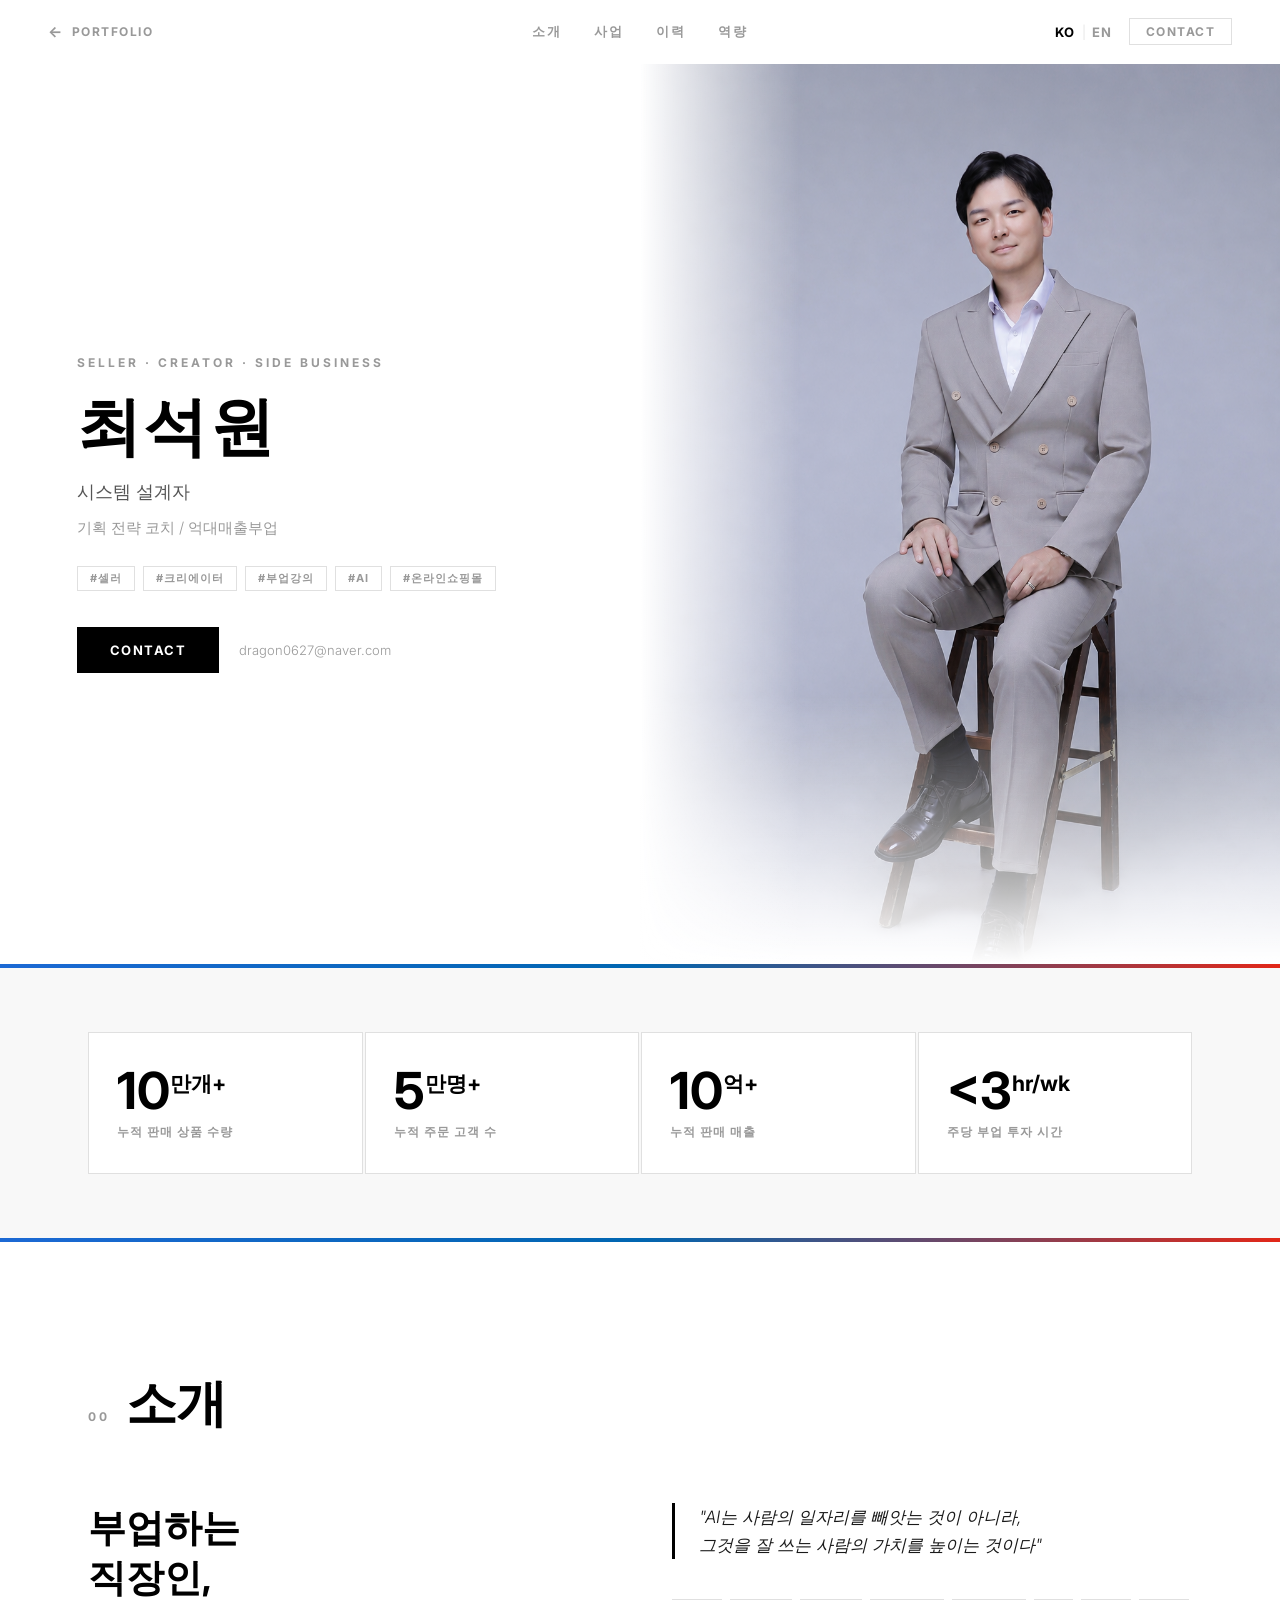
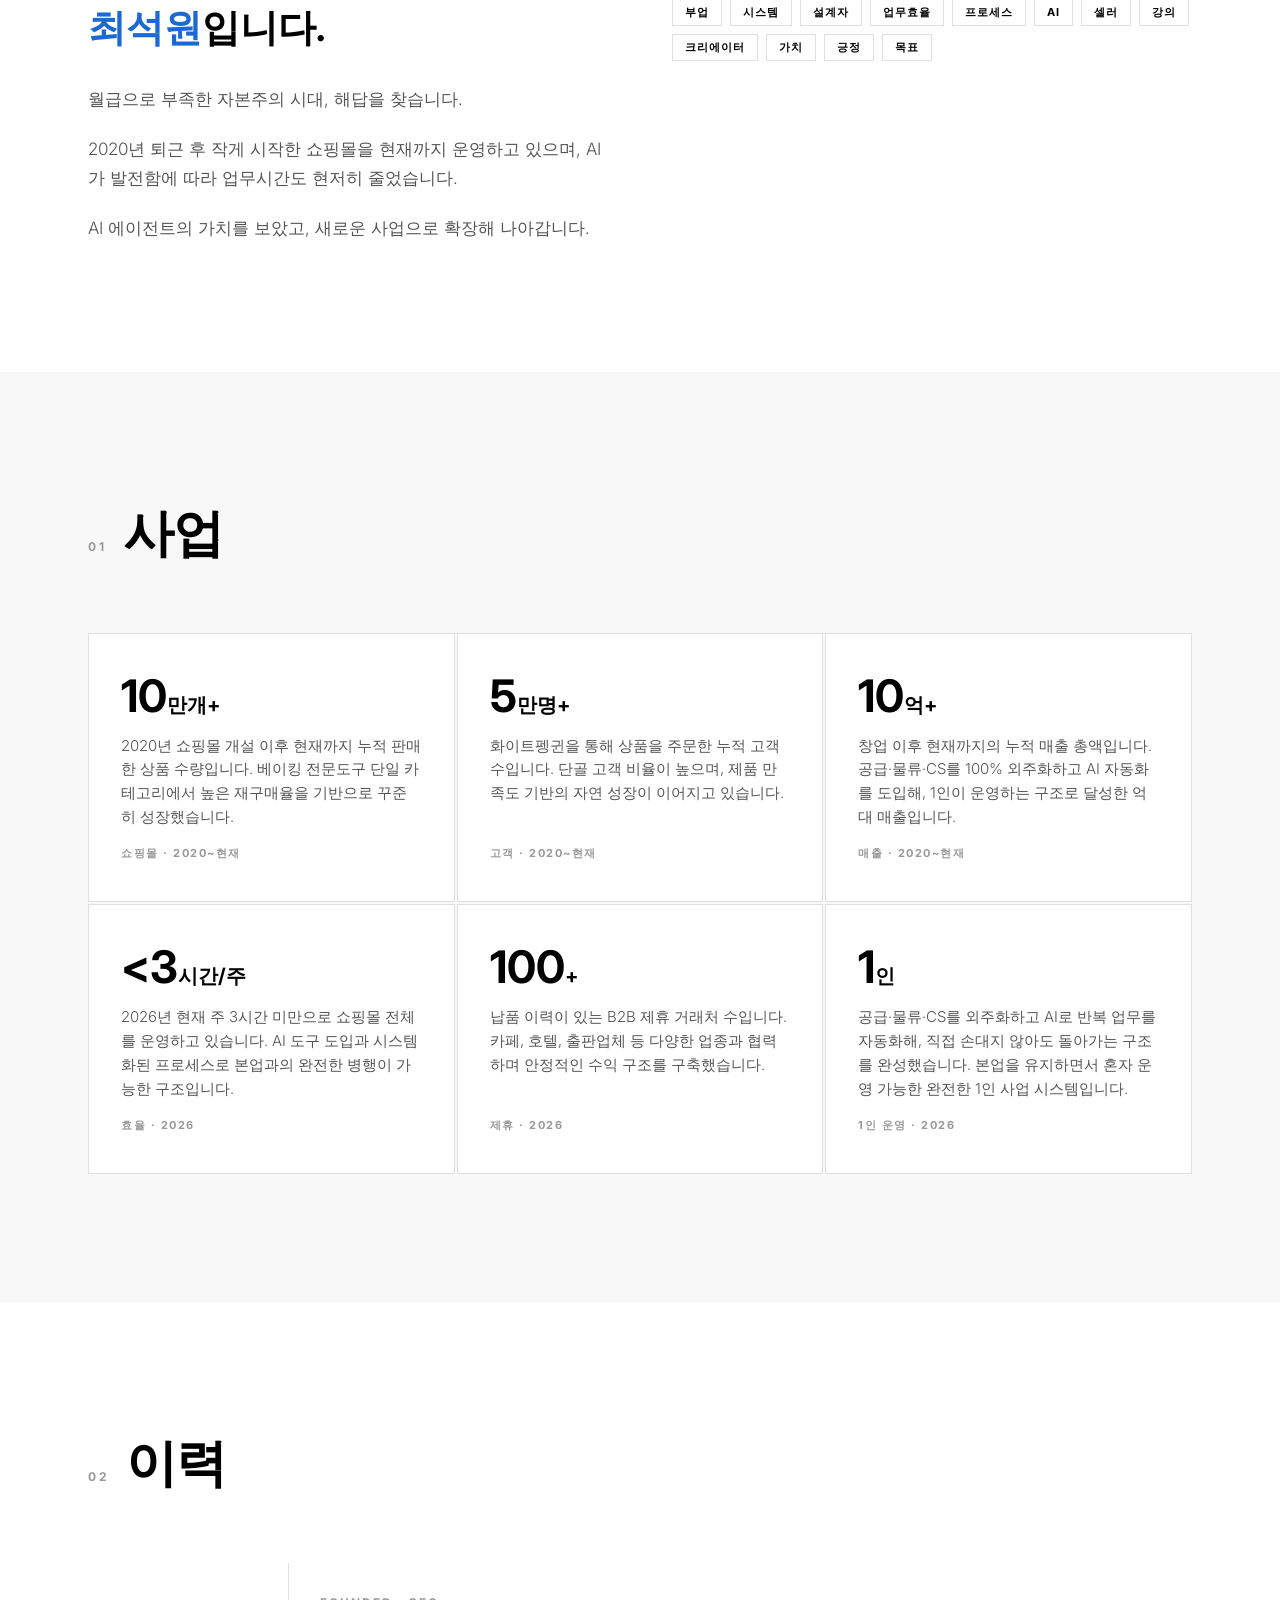
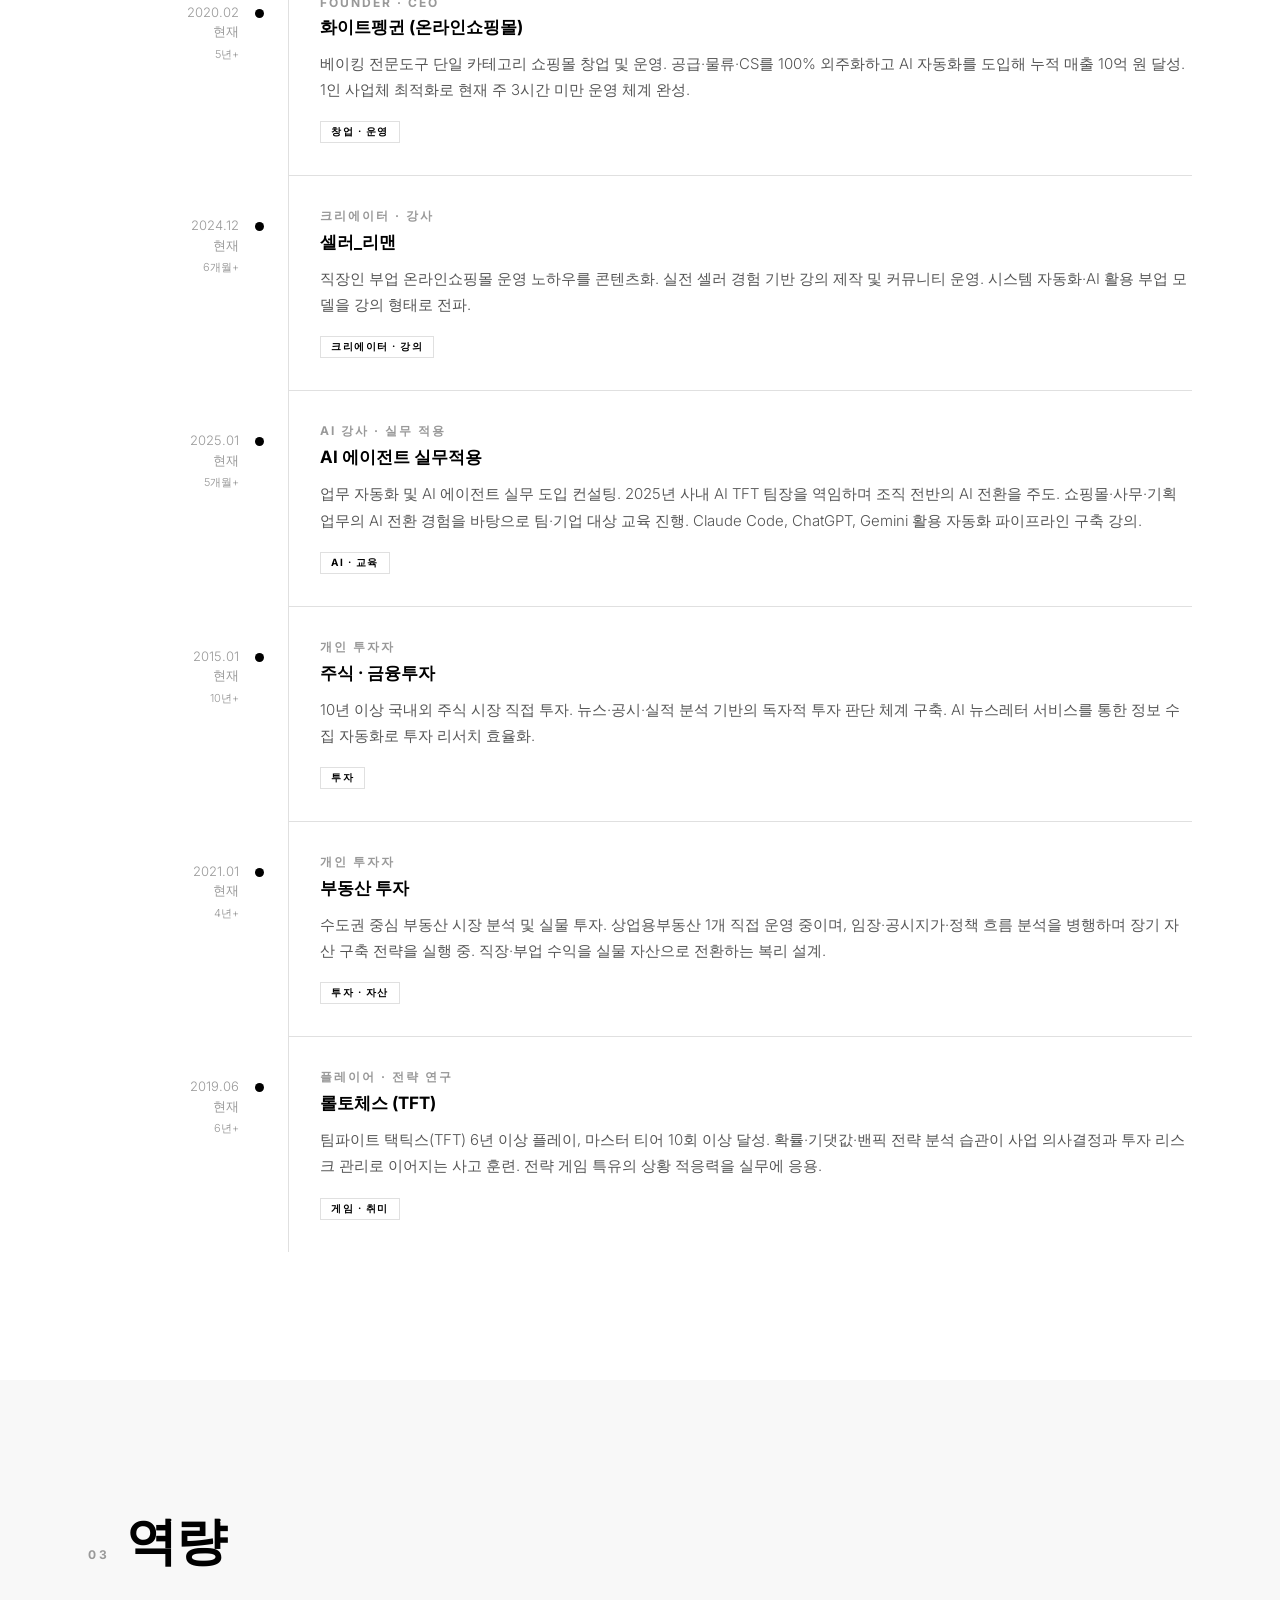
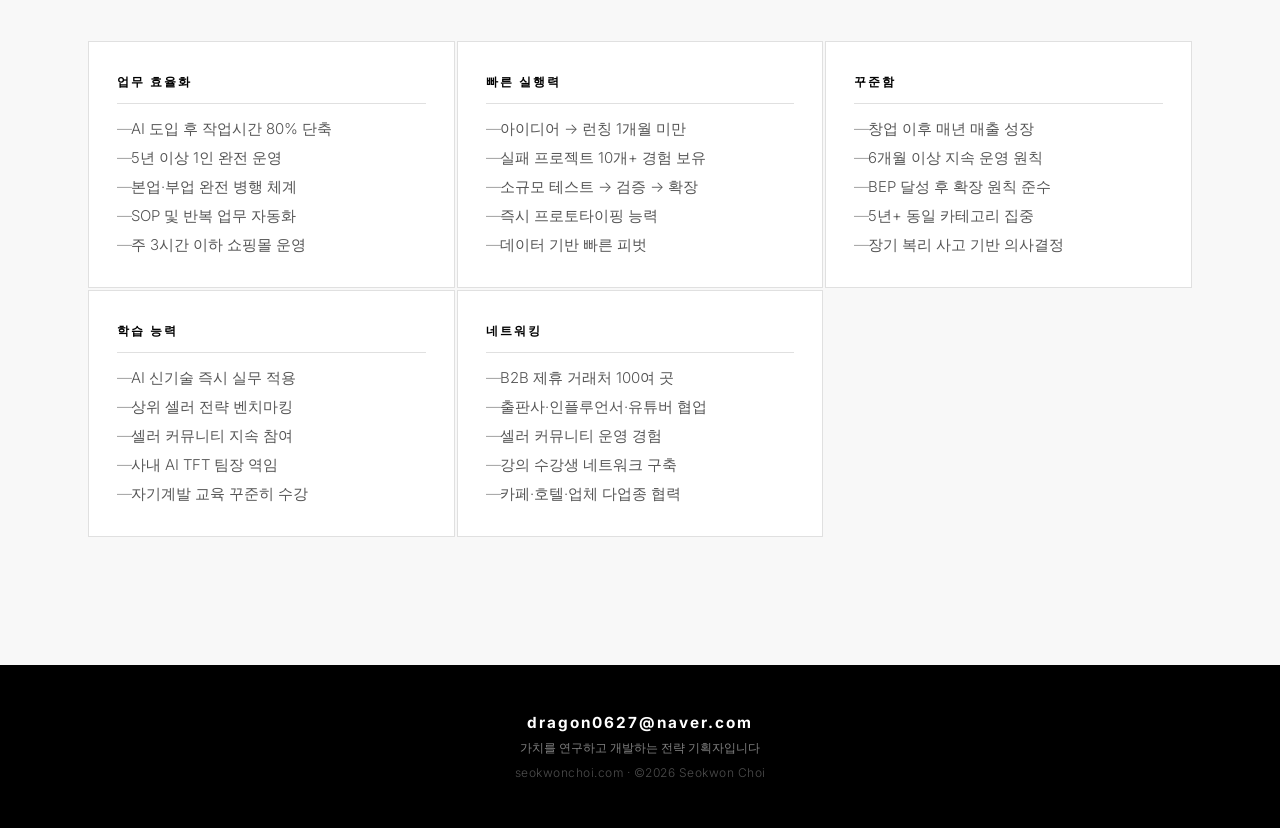
==== whitepenguin.html @ ee25a5d1 "feat: add whitepenguin hidden entrepreneur page - New hidden page at /whitepenguin with white BMW M " ====
<!DOCTYPE html>
<html lang="en">
<head>
  <meta charset="UTF-8">
  <meta name="viewport" content="width=device-width, initial-scale=1.0">
  <meta name="description" content="Seokwon Choi — Entrepreneur. Business ventures, leadership, and growth.">
  <title>Seokwon Choi | Entrepreneur</title>
  <link rel="stylesheet" href="css/career.css">
</head>
<body>

<!-- 스크롤 진행 바 -->
<div id="progress-bar"></div>

<!-- NAV -->
<nav id="nav">
  <a class="nav-back" href="index.html">Portfolio</a>
  <div class="nav-links">
    <a href="#about">About</a>
    <a href="#ventures">Ventures</a>
    <a href="#career">Career</a>
    <a href="#capabilities">Capabilities</a>
  </div>
  <div class="nav-right">
    <div class="lang-switch">
      <button class="lang-btn active" data-lang="ko">KO</button>
      <span class="lang-sep">|</span>
      <button class="lang-btn" data-lang="en">EN</button>
    </div>
    <a class="nav-contact-link" href="mailto:dragon0627@naver.com">Contact</a>
  </div>
</nav>

<main id="top">

  <!-- HERO -->
  <section class="hero">
    <div class="hero-text">
      <p class="hero-badge">Seller · Creator · Side Business</p>
      <h1 class="hero-name">최석원</h1>
      <p class="hero-title">시스템 설계자</p>
      <p class="hero-sub">기획 전략 코치 / 억대매출부업</p>
      <div class="hero-tags">
        <span class="hero-tag">#셀러</span>
        <span class="hero-tag">#크리에이터</span>
        <span class="hero-tag">#부업강의</span>
        <span class="hero-tag">#AI</span>
        <span class="hero-tag">#온라인쇼핑몰</span>
      </div>
      <div class="hero-actions">
        <a href="mailto:dragon0627@naver.com" class="hero-cta">Contact</a>
        <span class="hero-email-link">dragon0627@naver.com</span>
      </div>
    </div>
    <div class="hero-photo-wrap">
      <img src="photos/profile2.png" alt="Seokwon Choi" width="800" height="1200" loading="eager" fetchpriority="high">
    </div>
  </section>

  <!-- M STRIPE -->
  <div class="m-stripe" data-anim></div>

  <!-- STATS BAND -->
  <div class="stats-band">
    <div class="stats-grid section-inner">
      <div class="stat-cell" data-anim>
        <div class="stat-value"><span class="counter" data-target="10">0</span><sup>만개+</sup></div>
        <div class="stat-label">누적 판매 상품 수량</div>
      </div>
      <div class="stat-cell" data-anim>
        <div class="stat-value"><span class="counter" data-target="5">0</span><sup>만명+</sup></div>
        <div class="stat-label">누적 주문 고객 수</div>
      </div>
      <div class="stat-cell" data-anim>
        <div class="stat-value"><span class="counter" data-target="10">0</span><sup>억+</sup></div>
        <div class="stat-label">누적 판매 매출</div>
      </div>
      <div class="stat-cell" data-anim>
        <div class="stat-value">&lt;3<sup>hr/wk</sup></div>
        <div class="stat-label">주당 부업 투자 시간</div>
      </div>
    </div>
  </div>

  <!-- M STRIPE -->
  <div class="m-stripe" data-anim></div>

  <!-- ABOUT -->
  <section class="section-about" id="about">
    <div class="section-inner">
      <div class="section-header" data-anim>
        <span class="section-num">00</span>
        <h2 class="section-title">About</h2>
      </div>
      <div class="about-grid">
        <div>
          <h3 class="about-greeting" data-anim>
            부업하는<br>
            직장인,<br>
            <em>최석원</em>입니다.
          </h3>
          <div class="about-body" data-anim>
            <p>월급으로 부족한 자본주의 시대, 해답을 찾습니다.</p>
            <p>2020년 퇴근 후 작게 시작한 쇼핑몰을 현재까지 운영하고 있으며, AI가 발전함에 따라 업무시간도 현저히 줄었습니다.</p>
            <p>AI 에이전트의 가치를 보았고, 새로운 사업으로 확장해 나아갑니다.</p>
          </div>
        </div>
        <div class="about-right" data-anim>
          <div class="about-quote">
            <p>"AI는 사람의 일자리를 빼앗는 것이 아니라,<br>그것을 잘 쓰는 사람의 가치를 높이는 것이다"</p>
          </div>
          <div class="about-keywords">
            <span class="keyword">부업</span>
            <span class="keyword">시스템</span>
            <span class="keyword">설계자</span>
            <span class="keyword">업무효율</span>
            <span class="keyword">프로세스</span>
            <span class="keyword">AI</span>
            <span class="keyword">셀러</span>
            <span class="keyword">강의</span>
            <span class="keyword">크리에이터</span>
            <span class="keyword">가치</span>
            <span class="keyword">긍정</span>
            <span class="keyword">목표</span>
          </div>
        </div>
      </div>
    </div>
  </section>

  <!-- VENTURES (핵심 사업/프로젝트) -->
  <section class="section-ventures" id="ventures">
    <div class="section-inner">
      <div class="section-header" data-anim>
        <span class="section-num">01</span>
        <h2 class="section-title">Ventures</h2>
      </div>
      <div class="venture-grid">

        <div class="venture-cell" data-anim>
          <div class="venture-number">10<span class="venture-unit">만개+</span></div>
          <div class="venture-desc">2020년 쇼핑몰 개설 이후 현재까지 누적 판매한 상품 수량입니다. 베이킹 전문도구 단일 카테고리에서 높은 재구매율을 기반으로 꾸준히 성장했습니다.</div>
          <span class="venture-tag">쇼핑몰 · 2020~현재</span>
        </div>

        <div class="venture-cell" data-anim>
          <div class="venture-number">5<span class="venture-unit">만명+</span></div>
          <div class="venture-desc">화이트펭귄을 통해 상품을 주문한 누적 고객 수입니다. 단골 고객 비율이 높으며, 제품 만족도 기반의 자연 성장이 이어지고 있습니다.</div>
          <span class="venture-tag">고객 · 2020~현재</span>
        </div>

        <div class="venture-cell" data-anim>
          <div class="venture-number">10<span class="venture-unit">억+</span></div>
          <div class="venture-desc">창업 이후 현재까지의 누적 매출 총액입니다. 공급·물류·CS를 100% 외주화하고 AI 자동화를 도입해, 1인이 운영하는 구조로 달성한 억대 매출입니다.</div>
          <span class="venture-tag">매출 · 2020~현재</span>
        </div>

        <div class="venture-cell" data-anim>
          <div class="venture-number">&lt;3<span class="venture-unit">시간/주</span></div>
          <div class="venture-desc">2026년 현재 주 3시간 미만으로 쇼핑몰 전체를 운영하고 있습니다. AI 도구 도입과 시스템화된 프로세스로 본업과의 완전한 병행이 가능한 구조입니다.</div>
          <span class="venture-tag">효율 · 2026</span>
        </div>

        <div class="venture-cell" data-anim>
          <div class="venture-number">100<span class="venture-unit">+</span></div>
          <div class="venture-desc">납품 이력이 있는 B2B 제휴 거래처 수입니다. 카페, 호텔, 출판업체 등 다양한 업종과 협력하며 안정적인 수익 구조를 구축했습니다.</div>
          <span class="venture-tag">제휴 · 2026</span>
        </div>

        <div class="venture-cell" data-anim>
          <div class="venture-number">1<span class="venture-unit">인</span></div>
          <div class="venture-desc">공급·물류·CS를 외주화하고 AI로 반복 업무를 자동화해, 직접 손대지 않아도 돌아가는 구조를 완성했습니다. 본업을 유지하면서 혼자 운영 가능한 완전한 1인 사업 시스템입니다.</div>
          <span class="venture-tag">1인 운영 · 2026</span>
        </div>

      </div>
    </div>
  </section>

  <!-- CAREER TIMELINE (사업가 이력) -->
  <section class="section-career" id="career">
    <div class="section-inner">
      <div class="section-header" data-anim>
        <span class="section-num">02</span>
        <h2 class="section-title">Career</h2>
      </div>
      <div class="timeline">
        <div class="timeline-track"></div>

        <!-- 이력 1: 화이트펭귄 -->
        <div class="timeline-item" data-anim>
          <div class="timeline-left">
            <div class="timeline-period">2020.02<br>현재<span class="timeline-duration">5년+</span></div>
            <div class="timeline-dot"></div>
          </div>
          <div class="timeline-body">
            <div class="tl-role">Founder · CEO</div>
            <div class="tl-company">화이트펭귄 (온라인쇼핑몰)</div>
            <div class="tl-desc">베이킹 전문도구 단일 카테고리 쇼핑몰 창업 및 운영. 공급·물류·CS를 100% 외주화하고 AI 자동화를 도입해 누적 매출 10억 원 달성. 1인 사업체 최적화로 현재 주 3시간 미만 운영 체계 완성.</div>
            <span class="tl-badge">창업 · 운영</span>
          </div>
        </div>

        <!-- 이력 2: 셀러_리맨 -->
        <div class="timeline-item" data-anim>
          <div class="timeline-left">
            <div class="timeline-period">2024.12<br>현재<span class="timeline-duration">6개월+</span></div>
            <div class="timeline-dot"></div>
          </div>
          <div class="timeline-body">
            <div class="tl-role">크리에이터 · 강사</div>
            <div class="tl-company">셀러_리맨</div>
            <div class="tl-desc">직장인 부업 온라인쇼핑몰 운영 노하우를 콘텐츠화. 실전 셀러 경험 기반 강의 제작 및 커뮤니티 운영. 시스템 자동화·AI 활용 부업 모델을 강의 형태로 전파.</div>
            <span class="tl-badge">크리에이터 · 강의</span>
          </div>
        </div>

        <!-- 이력 3: AI 에이전트 실무적용 -->
        <div class="timeline-item" data-anim>
          <div class="timeline-left">
            <div class="timeline-period">2025.01<br>현재<span class="timeline-duration">5개월+</span></div>
            <div class="timeline-dot"></div>
          </div>
          <div class="timeline-body">
            <div class="tl-role">AI 강사 · 실무 적용</div>
            <div class="tl-company">AI 에이전트 실무적용</div>
            <div class="tl-desc">업무 자동화 및 AI 에이전트 실무 도입 컨설팅. 2025년 사내 AI TFT 팀장을 역임하며 조직 전반의 AI 전환을 주도. 쇼핑몰·사무·기획 업무의 AI 전환 경험을 바탕으로 팀·기업 대상 교육 진행. Claude Code, ChatGPT, Gemini 활용 자동화 파이프라인 구축 강의.</div>
            <span class="tl-badge">AI · 교육</span>
          </div>
        </div>

        <!-- 이력 4: 주식 -->
        <div class="timeline-item" data-anim>
          <div class="timeline-left">
            <div class="timeline-period">2015.01<br>현재<span class="timeline-duration">10년+</span></div>
            <div class="timeline-dot"></div>
          </div>
          <div class="timeline-body">
            <div class="tl-role">개인 투자자</div>
            <div class="tl-company">주식 · 금융투자</div>
            <div class="tl-desc">10년 이상 국내외 주식 시장 직접 투자. 뉴스·공시·실적 분석 기반의 독자적 투자 판단 체계 구축. AI 뉴스레터 서비스를 통한 정보 수집 자동화로 투자 리서치 효율화.</div>
            <span class="tl-badge">투자</span>
          </div>
        </div>

        <!-- 이력 5: 부동산 -->
        <div class="timeline-item" data-anim>
          <div class="timeline-left">
            <div class="timeline-period">2021.01<br>현재<span class="timeline-duration">4년+</span></div>
            <div class="timeline-dot"></div>
          </div>
          <div class="timeline-body">
            <div class="tl-role">개인 투자자</div>
            <div class="tl-company">부동산 투자</div>
            <div class="tl-desc">수도권 중심 부동산 시장 분석 및 실물 투자. 상업용부동산 1개 직접 운영 중이며, 임장·공시지가·정책 흐름 분석을 병행하며 장기 자산 구축 전략을 실행 중. 직장·부업 수익을 실물 자산으로 전환하는 복리 설계.</div>
            <span class="tl-badge">투자 · 자산</span>
          </div>
        </div>

        <!-- 이력 6: 롤토체스 -->
        <div class="timeline-item" data-anim>
          <div class="timeline-left">
            <div class="timeline-period">2019.06<br>현재<span class="timeline-duration">6년+</span></div>
            <div class="timeline-dot"></div>
          </div>
          <div class="timeline-body">
            <div class="tl-role">플레이어 · 전략 연구</div>
            <div class="tl-company">롤토체스 (TFT)</div>
            <div class="tl-desc">팀파이트 택틱스(TFT) 6년 이상 플레이, 마스터 티어 10회 이상 달성. 확률·기댓값·밴픽 전략 분석 습관이 사업 의사결정과 투자 리스크 관리로 이어지는 사고 훈련. 전략 게임 특유의 상황 적응력을 실무에 응용.</div>
            <span class="tl-badge">게임 · 취미</span>
          </div>
        </div>

      </div>
    </div>
  </section>

  <!-- CAPABILITIES -->
  <section class="section-capabilities" id="capabilities">
    <div class="section-inner">
      <div class="section-header" data-anim>
        <span class="section-num">03</span>
        <h2 class="section-title">Capabilities</h2>
      </div>
      <div class="cap-grid">

        <div class="cap-cell" data-anim>
          <div class="cap-domain">업무 효율화</div>
          <ul class="cap-items">
            <li>AI 도입 후 작업시간 80% 단축</li>
            <li>5년 이상 1인 완전 운영</li>
            <li>본업·부업 완전 병행 체계</li>
            <li>SOP 및 반복 업무 자동화</li>
            <li>주 3시간 이하 쇼핑몰 운영</li>
          </ul>
        </div>

        <div class="cap-cell" data-anim>
          <div class="cap-domain">빠른 실행력</div>
          <ul class="cap-items">
            <li>아이디어 → 런칭 1개월 미만</li>
            <li>실패 프로젝트 10개+ 경험 보유</li>
            <li>소규모 테스트 → 검증 → 확장</li>
            <li>즉시 프로토타이핑 능력</li>
            <li>데이터 기반 빠른 피벗</li>
          </ul>
        </div>

        <div class="cap-cell" data-anim>
          <div class="cap-domain">꾸준함</div>
          <ul class="cap-items">
            <li>창업 이후 매년 매출 성장</li>
            <li>6개월 이상 지속 운영 원칙</li>
            <li>BEP 달성 후 확장 원칙 준수</li>
            <li>5년+ 동일 카테고리 집중</li>
            <li>장기 복리 사고 기반 의사결정</li>
          </ul>
        </div>

        <div class="cap-cell" data-anim>
          <div class="cap-domain">학습 능력</div>
          <ul class="cap-items">
            <li>AI 신기술 즉시 실무 적용</li>
            <li>상위 셀러 전략 벤치마킹</li>
            <li>셀러 커뮤니티 지속 참여</li>
            <li>사내 AI TFT 팀장 역임</li>
            <li>자기계발 교육 꾸준히 수강</li>
          </ul>
        </div>

        <div class="cap-cell" data-anim>
          <div class="cap-domain">네트워킹</div>
          <ul class="cap-items">
            <li>B2B 제휴 거래처 100여 곳</li>
            <li>출판사·인플루언서·유튜버 협업</li>
            <li>셀러 커뮤니티 운영 경험</li>
            <li>강의 수강생 네트워크 구축</li>
            <li>카페·호텔·업체 다업종 협력</li>
          </ul>
        </div>

      </div>
    </div>
  </section>

</main>

<!-- FOOTER -->
<footer>
  <p class="footer-email">dragon0627@naver.com</p>
  <p class="footer-meta">가치를 연구하고 개발하는 전략 기획자입니다</p>
  <p class="footer-domain">seokwonchoi.com · ©2026 Seokwon Choi</p>
</footer>

<script src="js/career.js"></script>
</body>
</html>
---- css/career.css ----
/* ── GOOGLE FONTS ── */
@import url('https://fonts.googleapis.com/css2?family=Inter:wght@300;400;700&display=swap');

/* ── DESIGN TOKENS (White BMW M) ── */
:root {
  --canvas:        #ffffff;
  --surface-soft:  #f8f8f8;
  --surface-card:  #f2f2f2;
  --hairline:      #e0e0e0;
  --body:          #555555;
  --body-strong:   #1a1a1a;
  --on-light:      #000000;
  --muted:         #999999;
  --m-blue-light:  #1c69d4;
  --m-blue-dark:   #0066b1;
  --m-red:         #e22718;
  --section:       clamp(80px, 10vw, 140px);
}

/* ── RESET ── */
*, *::before, *::after { box-sizing: border-box; margin: 0; padding: 0; }
html { scroll-behavior: smooth; font-size: 17px; }
body {
  background: var(--canvas);
  color: var(--on-light);
  font-family: 'Inter', sans-serif;
  font-weight: 300;
  -webkit-font-smoothing: antialiased;
}
a { color: inherit; text-decoration: none; }
img { display: block; max-width: 100%; }

/* ── UTILITY ── */
.section-inner { max-width: 1200px; margin: 0 auto; padding: 0 48px; }

/* ── PROGRESS BAR ── */
#progress-bar {
  position: fixed; top: 0; left: 0; height: 3px; width: 0%;
  background: linear-gradient(90deg, var(--m-blue-light), var(--m-blue-dark), var(--m-red));
  z-index: 200; transition: width .1s linear;
}

/* ── NAV ── */
nav#nav {
  position: fixed; top: 0; left: 0; right: 0; z-index: 100;
  display: grid; grid-template-columns: 1fr auto 1fr;
  align-items: center;
  padding: 0 48px; height: 64px;
  background: rgba(255,255,255,.94);
  backdrop-filter: blur(12px);
  border-bottom: 1px solid transparent;
  transition: border-color .3s;
}
nav#nav.scrolled { border-bottom-color: var(--hairline); }

.nav-back {
  font-size: 12px; font-weight: 700; letter-spacing: 1.5px;
  text-transform: uppercase; color: var(--muted);
  display: flex; align-items: center; gap: 8px;
  transition: color .2s;
}
.nav-back::before { content: '←'; font-size: 15px; }
.nav-back:hover { color: var(--on-light); }

.nav-links { display: flex; align-items: center; gap: 32px; justify-content: center; }
.nav-links a {
  font-size: 13px; font-weight: 700; letter-spacing: 2px;
  text-transform: uppercase; color: var(--muted);
  transition: color .2s;
}
.nav-links a:hover { color: var(--on-light); }

.nav-right { display: flex; align-items: center; justify-content: flex-end; gap: 16px; }
.lang-switch { display: flex; align-items: center; gap: 6px; }
.lang-btn {
  background: none; border: none; cursor: pointer; font-family: inherit;
  font-size: 13px; font-weight: 700; letter-spacing: 1.5px;
  color: var(--muted); padding: 2px 0; transition: color .2s;
}
.lang-btn.active { color: var(--on-light); }
.lang-btn:hover { color: var(--on-light); }
.lang-sep { color: var(--hairline); font-size: 13px; user-select: none; }
.nav-contact-link {
  font-size: 12px; font-weight: 700; letter-spacing: 1.5px;
  text-transform: uppercase; color: var(--muted);
  border: 1px solid var(--hairline); padding: 5px 16px;
  transition: border-color .2s, color .2s;
}
.nav-contact-link:hover { border-color: var(--on-light); color: var(--on-light); }

/* ── M STRIPE ── */
.m-stripe {
  height: 4px;
  background: linear-gradient(90deg, var(--m-blue-light) 0%, var(--m-blue-dark) 50%, var(--m-red) 100%);
  opacity: 0; transition: opacity .6s;
}
.m-stripe.visible { opacity: 1; }

/* ── HERO ── */
.hero {
  min-height: 100vh; padding-top: 64px;
  display: grid; grid-template-columns: 1fr 1fr;
  align-items: center;
  background: var(--canvas);
}
.hero-text {
  padding: clamp(48px,8vw,100px) 48px clamp(48px,8vw,100px) clamp(32px,6vw,80px);
}
.hero-badge {
  font-size: 12px; font-weight: 700; letter-spacing: 3px;
  color: var(--muted); text-transform: uppercase; margin-bottom: 24px;
  opacity: 0; animation: fadeUp .6s .1s forwards;
}
.hero-name {
  font-size: clamp(2.8rem,5vw,4.2rem); font-weight: 700;
  letter-spacing: .04em; line-height: 1; margin-bottom: 20px;
  color: var(--on-light);
  opacity: 0; animation: fadeUp .6s .25s forwards;
}
.hero-title {
  font-size: clamp(1rem,1.4vw,1.05rem); font-weight: 300;
  color: var(--body); line-height: 1.6; margin-bottom: 12px;
  opacity: 0; animation: fadeUp .6s .4s forwards;
}
.hero-sub {
  font-size: .88rem; color: var(--muted); margin-bottom: 28px;
  opacity: 0; animation: fadeUp .6s .5s forwards;
}
.hero-tags {
  display: flex; flex-wrap: wrap; gap: 8px; margin-bottom: 36px;
  opacity: 0; animation: fadeUp .6s .6s forwards;
}
.hero-tag {
  font-size: 11px; font-weight: 700; letter-spacing: 1px;
  text-transform: uppercase; color: var(--muted);
  border: 1px solid var(--hairline); padding: 4px 12px;
}
.hero-actions {
  display: flex; align-items: center; gap: 20px;
  opacity: 0; animation: fadeUp .6s .75s forwards;
}
.hero-cta {
  display: inline-block; font-size: 13px; font-weight: 700;
  letter-spacing: 1.5px; text-transform: uppercase;
  background: var(--on-light); color: var(--canvas);
  padding: 14px 32px; border: 1px solid var(--on-light);
  transition: background .2s, color .2s;
}
.hero-cta:hover { background: var(--canvas); color: var(--on-light); }
.hero-email-link { font-size: 13px; color: var(--muted); }

.hero-photo-wrap {
  position: relative; height: 100vh; overflow: hidden;
  background: var(--surface-soft);
}
.hero-photo-wrap img {
  width: 100%; height: 100%;
  object-fit: cover; object-position: top center;
  opacity: 0; animation: fadeIn .8s .3s forwards;
}
.hero-photo-wrap::after {
  content: '';
  position: absolute; inset: 0;
  background: linear-gradient(to right, var(--canvas) 0%, transparent 25%),
              linear-gradient(to top, var(--canvas) 0%, transparent 30%);
}

@keyframes fadeUp {
  from { opacity:0; transform:translateY(20px); }
  to   { opacity:1; transform:translateY(0); }
}
@keyframes fadeIn {
  from { opacity:0; }
  to   { opacity:1; }
}

/* ── STATS BAND ── */
.stats-band {
  background: var(--surface-soft);
  padding: clamp(40px,5vw,64px) 0;
}
.stats-grid {
  display: grid; grid-template-columns: repeat(4,1fr);
  gap: 2px;
}
.stat-cell {
  background: var(--canvas); padding: 32px 28px;
  border: 1px solid var(--hairline);
  opacity: 0; transform: translateY(16px);
  transition: opacity .5s, transform .5s;
}
.stat-cell.visible { opacity:1; transform:none; }
.stat-cell:nth-child(2) { transition-delay:.1s; }
.stat-cell:nth-child(3) { transition-delay:.2s; }
.stat-cell:nth-child(4) { transition-delay:.3s; }
.stat-value {
  font-size: clamp(2rem,4vw,3rem); font-weight: 700;
  color: var(--on-light); line-height: 1; margin-bottom: 8px;
}
.stat-value sup { font-size:.42em; font-weight:700; vertical-align:super; }
.stat-label {
  font-size: 12px; font-weight: 700; letter-spacing: 1px;
  text-transform: uppercase; color: var(--muted);
}
.stat-sub { font-size: 11px; color: var(--muted); margin-top: 4px; }

/* ── SECTION HEADER ── */
.section-header {
  display: flex; align-items: baseline; gap: 16px; margin-bottom: 64px;
  opacity: 0; transform: translateY(16px);
  transition: opacity .5s, transform .5s;
}
.section-header.visible { opacity:1; transform:none; }
.section-num { font-size: 12px; font-weight: 700; letter-spacing: 3px; color: var(--muted); }
.section-title {
  font-size: clamp(2rem,4vw,3rem); font-weight: 700;
  text-transform: uppercase; letter-spacing: -.01em; color: var(--on-light);
}

/* ── ABOUT ── */
.section-about { padding: var(--section) 0; background: var(--canvas); }
.about-grid {
  display: grid; grid-template-columns: 1fr 1fr; gap: 64px; align-items: start;
}
.about-greeting {
  font-size: clamp(1.8rem,3vw,2.4rem); font-weight: 700;
  line-height: 1.3; color: var(--on-light); margin-bottom: 32px;
  opacity: 0; transform: translateY(16px);
  transition: opacity .5s, transform .5s;
}
.about-greeting.visible { opacity:1; transform:none; }
.about-greeting em { font-style:normal; color: var(--m-blue-light); }
.about-body {
  display: flex; flex-direction: column; gap: 20px;
  opacity: 0; transform: translateY(16px);
  transition: opacity .5s .15s, transform .5s .15s;
}
.about-body.visible { opacity:1; transform:none; }
.about-body p { color: var(--body); line-height: 1.75; }
.about-body strong { color: var(--body-strong); font-weight:700; }
.about-right {
  opacity: 0; transform: translateY(16px);
  transition: opacity .5s .1s, transform .5s .1s;
}
.about-right.visible { opacity:1; transform:none; }
.about-quote {
  border-left: 3px solid var(--on-light); padding-left: 24px; margin-bottom: 40px;
}
.about-quote p { font-size:1rem; color:var(--body-strong); line-height:1.65; font-style:italic; }
.about-keywords { display: flex; flex-wrap: wrap; gap: 8px; }
.keyword {
  font-size: 11px; font-weight: 700; letter-spacing: 1px; text-transform: uppercase;
  color: var(--on-light); border: 1px solid var(--hairline); padding: 5px 12px;
}

/* ── VENTURES ── */
.section-ventures { padding: var(--section) 0; background: var(--surface-soft); }
.venture-grid {
  display: grid; grid-template-columns: repeat(3,1fr); gap: 2px;
}
.venture-cell {
  background: var(--canvas); padding: 40px 32px;
  border: 1px solid var(--hairline);
  display: flex; flex-direction: column; gap: 16px;
  opacity: 0; transform: translateY(16px);
  transition: opacity .5s, transform .5s;
}
.venture-cell.visible { opacity:1; transform:none; }
.venture-cell:nth-child(2).visible { transition-delay:.1s; }
.venture-cell:nth-child(3).visible { transition-delay:.2s; }
.venture-cell:nth-child(4).visible { transition-delay:.05s; }
.venture-cell:nth-child(5).visible { transition-delay:.15s; }
.venture-cell:nth-child(6).visible { transition-delay:.25s; }
.venture-number {
  font-size: clamp(2rem,3.5vw,3rem); font-weight: 700;
  color: var(--on-light); line-height: 1;
}
.venture-unit { font-size:.45em; font-weight:700; }
.venture-desc { font-size:.88rem; color:var(--body); line-height:1.6; flex:1; }
.venture-tag {
  font-size: 11px; font-weight: 700; letter-spacing: 1.5px;
  text-transform: uppercase; color: var(--muted);
}

/* ── TIMELINE ── */
.section-career { padding: var(--section) 0; background: var(--canvas); }
.timeline { position: relative; display: flex; flex-direction: column; }
.timeline-track {
  position: absolute; left: 200px; top: 0; bottom: 0; width: 1px;
  background: var(--hairline);
}
.timeline-item {
  display: grid; grid-template-columns: 200px 1fr;
  opacity: 0; transform: translateY(16px);
  transition: opacity .5s, transform .5s;
}
.timeline-item.visible { opacity:1; transform:none; }
.timeline-item:nth-child(2).visible { transition-delay:.05s; }
.timeline-item:nth-child(3).visible { transition-delay:.1s; }
.timeline-item:nth-child(4).visible { transition-delay:.15s; }
.timeline-item:nth-child(5).visible { transition-delay:.2s; }
.timeline-item:nth-child(6).visible { transition-delay:.25s; }
.timeline-item:nth-child(7).visible { transition-delay:.3s; }
.timeline-left {
  display: flex; align-items: flex-start; gap: 16px;
  padding: 40px 24px 40px 0;
}
.timeline-period {
  font-size: 13px; color: var(--muted); line-height: 1.5;
  text-align: right; flex: 1;
}
.timeline-duration { display: block; font-size: 11px; color: var(--muted); margin-top: 4px; }
.timeline-dot {
  width: 9px; height: 9px; border-radius: 50%;
  background: var(--on-light); flex-shrink: 0; margin-top: 6px;
}
.timeline-body {
  padding: 32px 0 32px 32px;
  border-bottom: 1px solid var(--hairline);
}
.timeline-item:last-child .timeline-body { border-bottom: none; }
.tl-role {
  font-size: 12px; font-weight: 700; letter-spacing: 2px;
  text-transform: uppercase; color: var(--muted); margin-bottom: 6px;
}
.tl-company { font-size: 1rem; font-weight: 700; color: var(--on-light); margin-bottom: 12px; }
.tl-desc { font-size: .88rem; color: var(--body); line-height: 1.75; margin-bottom: 16px; }
.tl-badge {
  display: inline-block; font-size: 10px; font-weight: 700;
  letter-spacing: 1.5px; text-transform: uppercase;
  color: var(--on-light); border: 1px solid var(--hairline); padding: 3px 10px;
}

/* ── CAPABILITIES ── */
.section-capabilities { padding: var(--section) 0; background: var(--surface-soft); }
.cap-grid {
  display: grid; grid-template-columns: repeat(3,1fr); gap: 2px;
}
.cap-cell {
  background: var(--canvas); padding: 32px 28px;
  border: 1px solid var(--hairline);
  opacity: 0; transform: translateY(16px);
  transition: opacity .5s, transform .5s;
}
.cap-cell.visible { opacity:1; transform:none; }
.cap-cell:nth-child(2).visible { transition-delay:.1s; }
.cap-cell:nth-child(3).visible { transition-delay:.2s; }
.cap-cell:nth-child(4).visible { transition-delay:.05s; }
.cap-cell:nth-child(5).visible { transition-delay:.15s; }
.cap-domain {
  font-size: 12px; font-weight: 700; letter-spacing: 2px; text-transform: uppercase;
  color: var(--on-light); margin-bottom: 16px;
  padding-bottom: 12px; border-bottom: 1px solid var(--hairline);
}
.cap-items { list-style: none; display: flex; flex-direction: column; gap: 10px; }
.cap-items li {
  font-size: .88rem; color: var(--body); padding-left: 14px; position: relative;
}
.cap-items li::before { content: '—'; position: absolute; left: 0; color: var(--muted); }

/* ── FOOTER ── */
footer {
  background: var(--on-light); color: var(--canvas);
  text-align: center; padding: 48px;
}
.footer-email { font-size: .9rem; font-weight: 700; letter-spacing: 2px; margin-bottom: 8px; }
.footer-meta { font-size: 12px; color: rgba(255,255,255,.5); margin-bottom: 8px; }
.footer-domain { font-size: 12px; color: rgba(255,255,255,.3); letter-spacing: .5px; }

/* ── RESPONSIVE ── */
@media (max-width: 900px) {
  .hero { grid-template-columns: 1fr; }
  .hero-photo-wrap { height: 55vw; min-height: 300px; }
  .stats-grid { grid-template-columns: repeat(2,1fr); }
  .about-grid { grid-template-columns: 1fr; gap: 40px; }
  .venture-grid { grid-template-columns: repeat(2,1fr); }
  .cap-grid { grid-template-columns: repeat(2,1fr); }
  .timeline-track { left: 140px; }
  .timeline-item { grid-template-columns: 140px 1fr; }
  nav#nav { padding: 0 24px; }
  .section-inner { padding: 0 24px; }
}
@media (max-width: 600px) {
  .hero-photo-wrap { height: 70vw; }
  .venture-grid, .stats-grid, .cap-grid { grid-template-columns: 1fr; }
  .timeline-track { display: none; }
  .timeline-item { grid-template-columns: 1fr; }
  .timeline-left { padding: 24px 0 8px; flex-direction: row; }
  .timeline-period { text-align: left; }
  .timeline-body { padding: 0 0 32px; border-bottom: 1px solid var(--hairline); }
  .nav-links { display: none; }
  .hero-name { letter-spacing: .02em; }
}
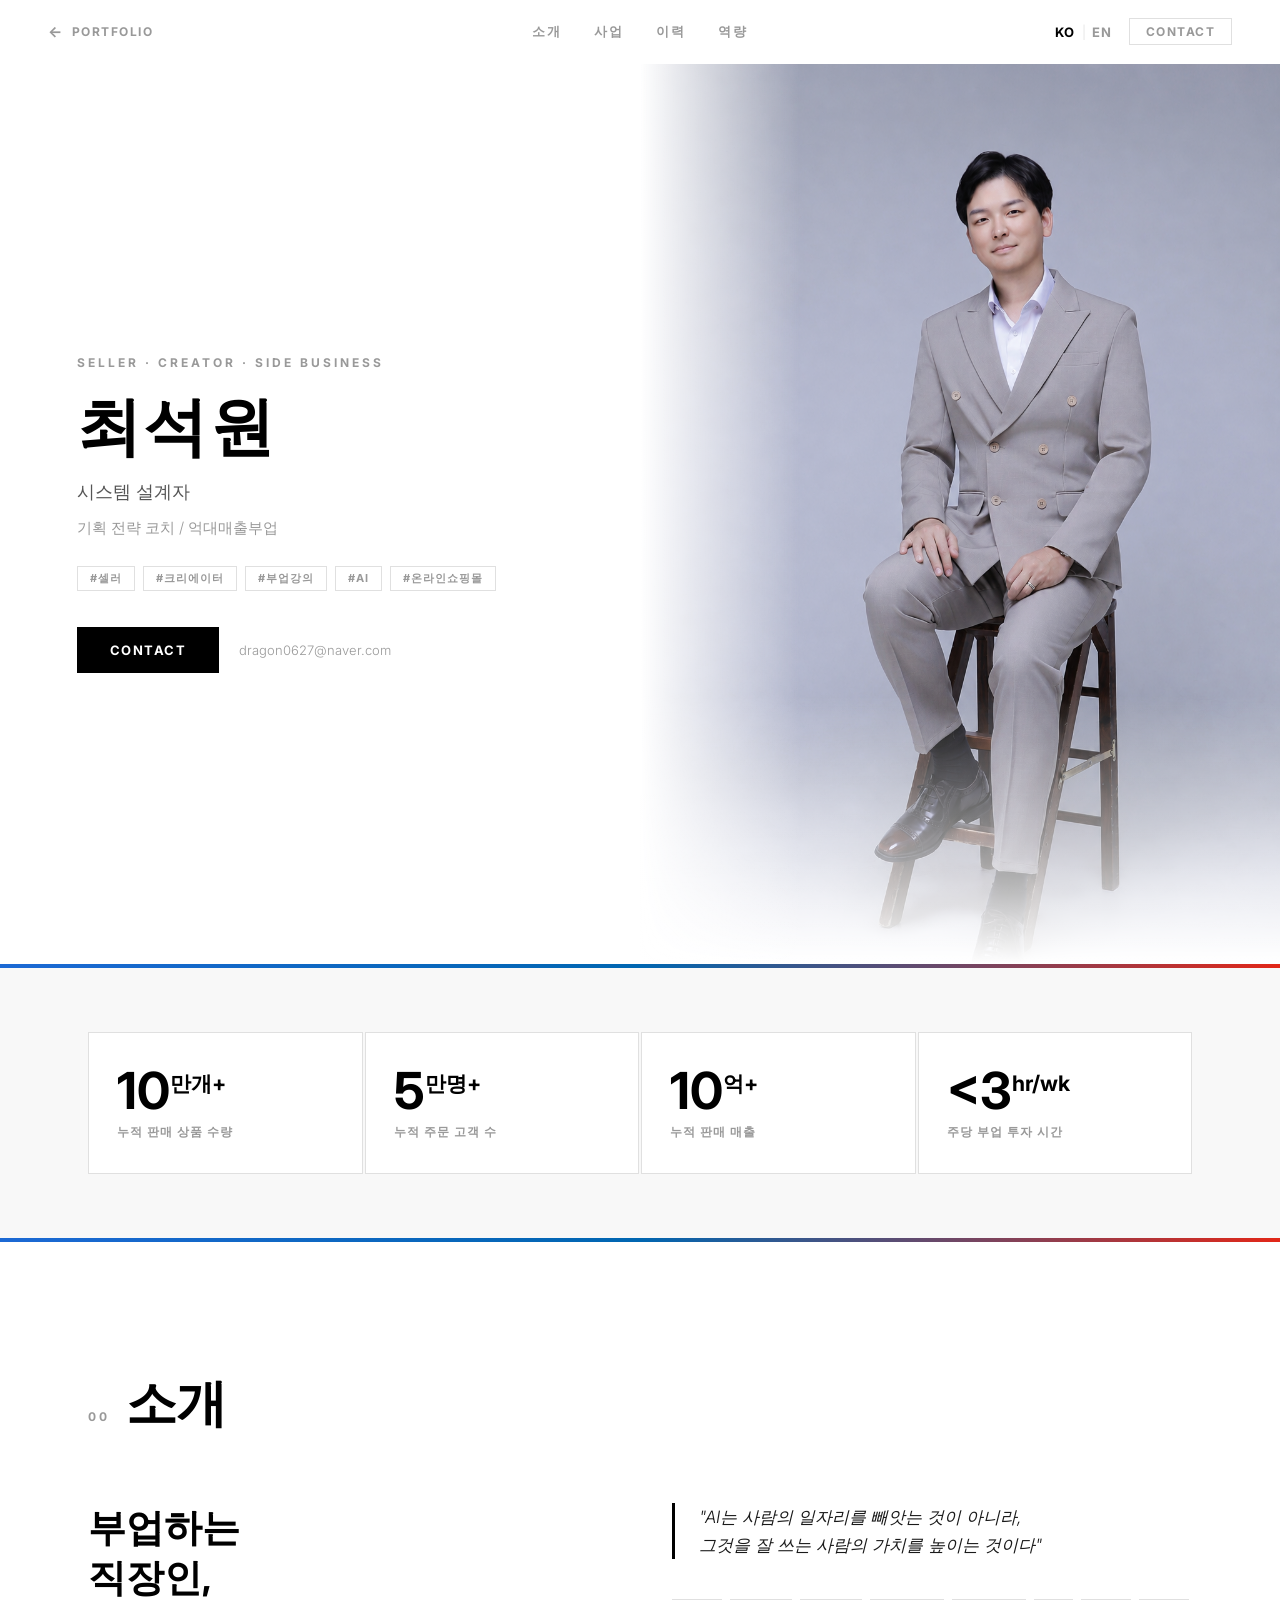
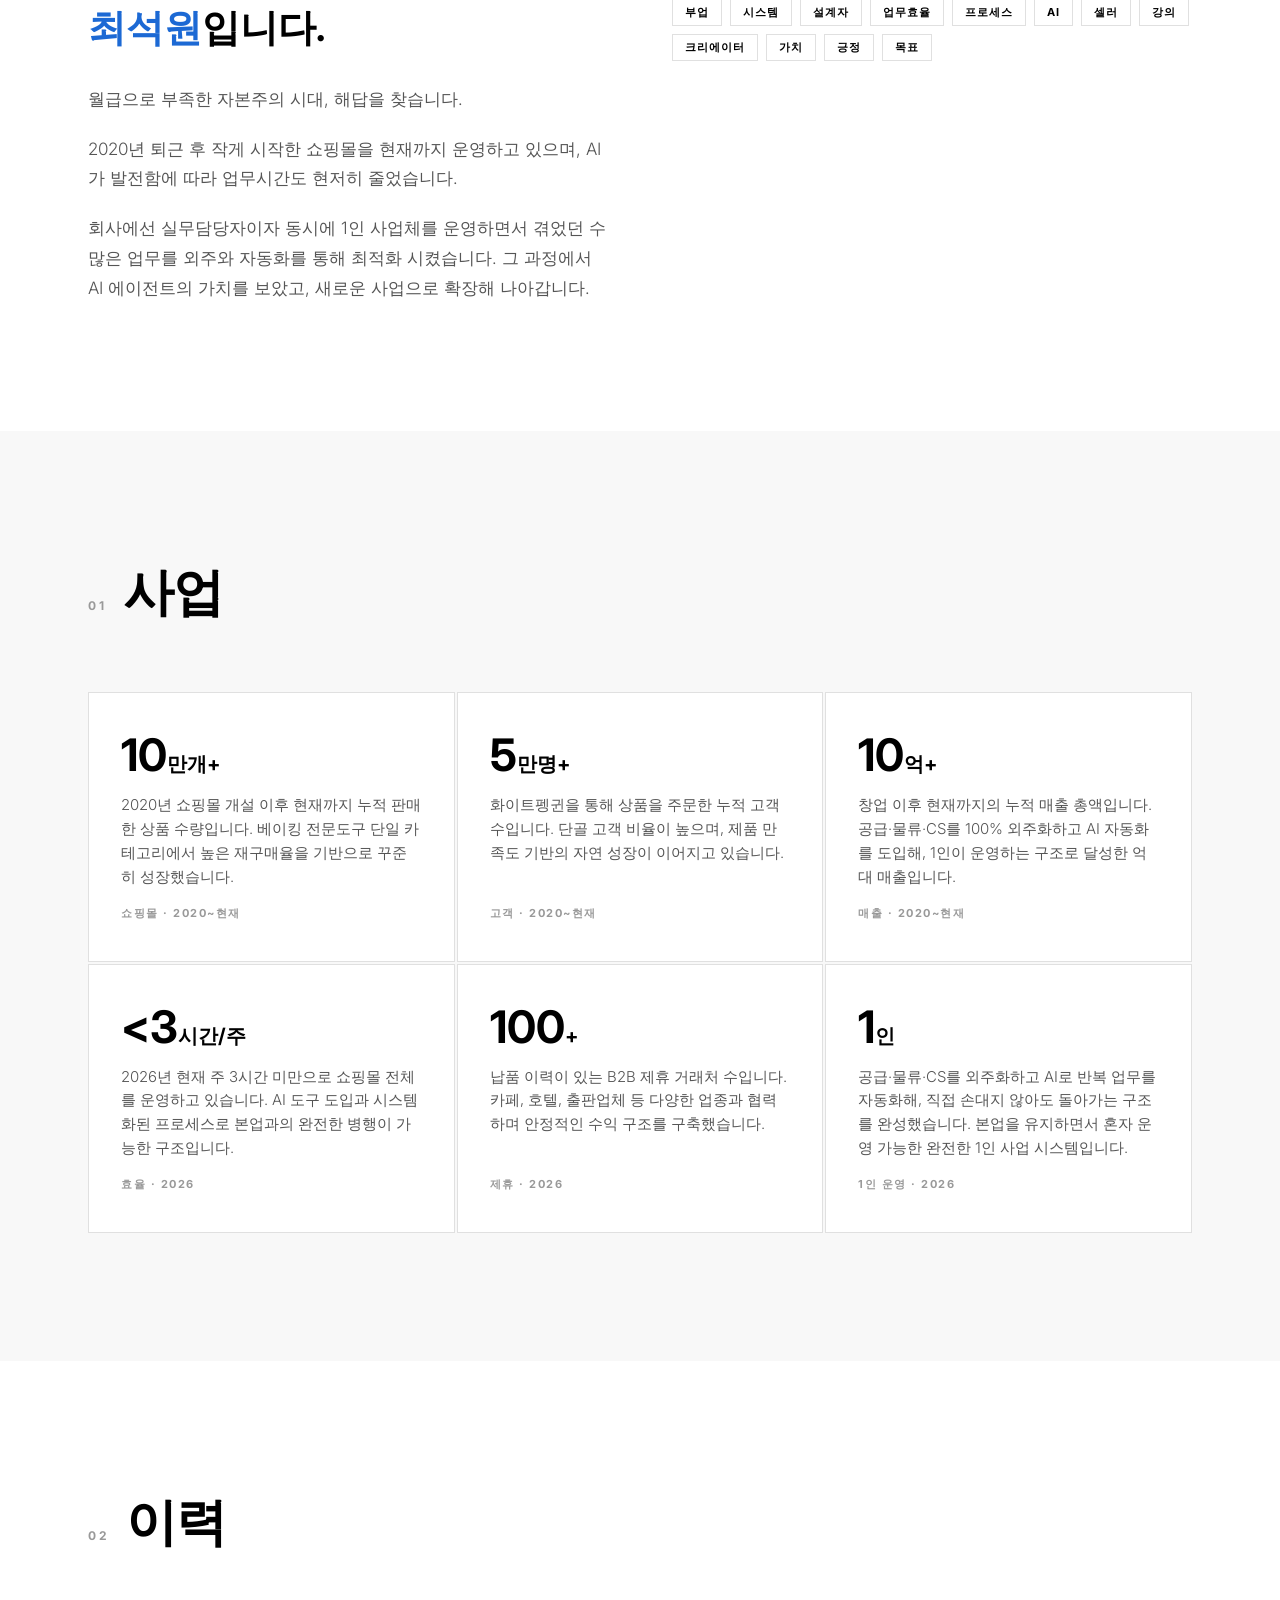
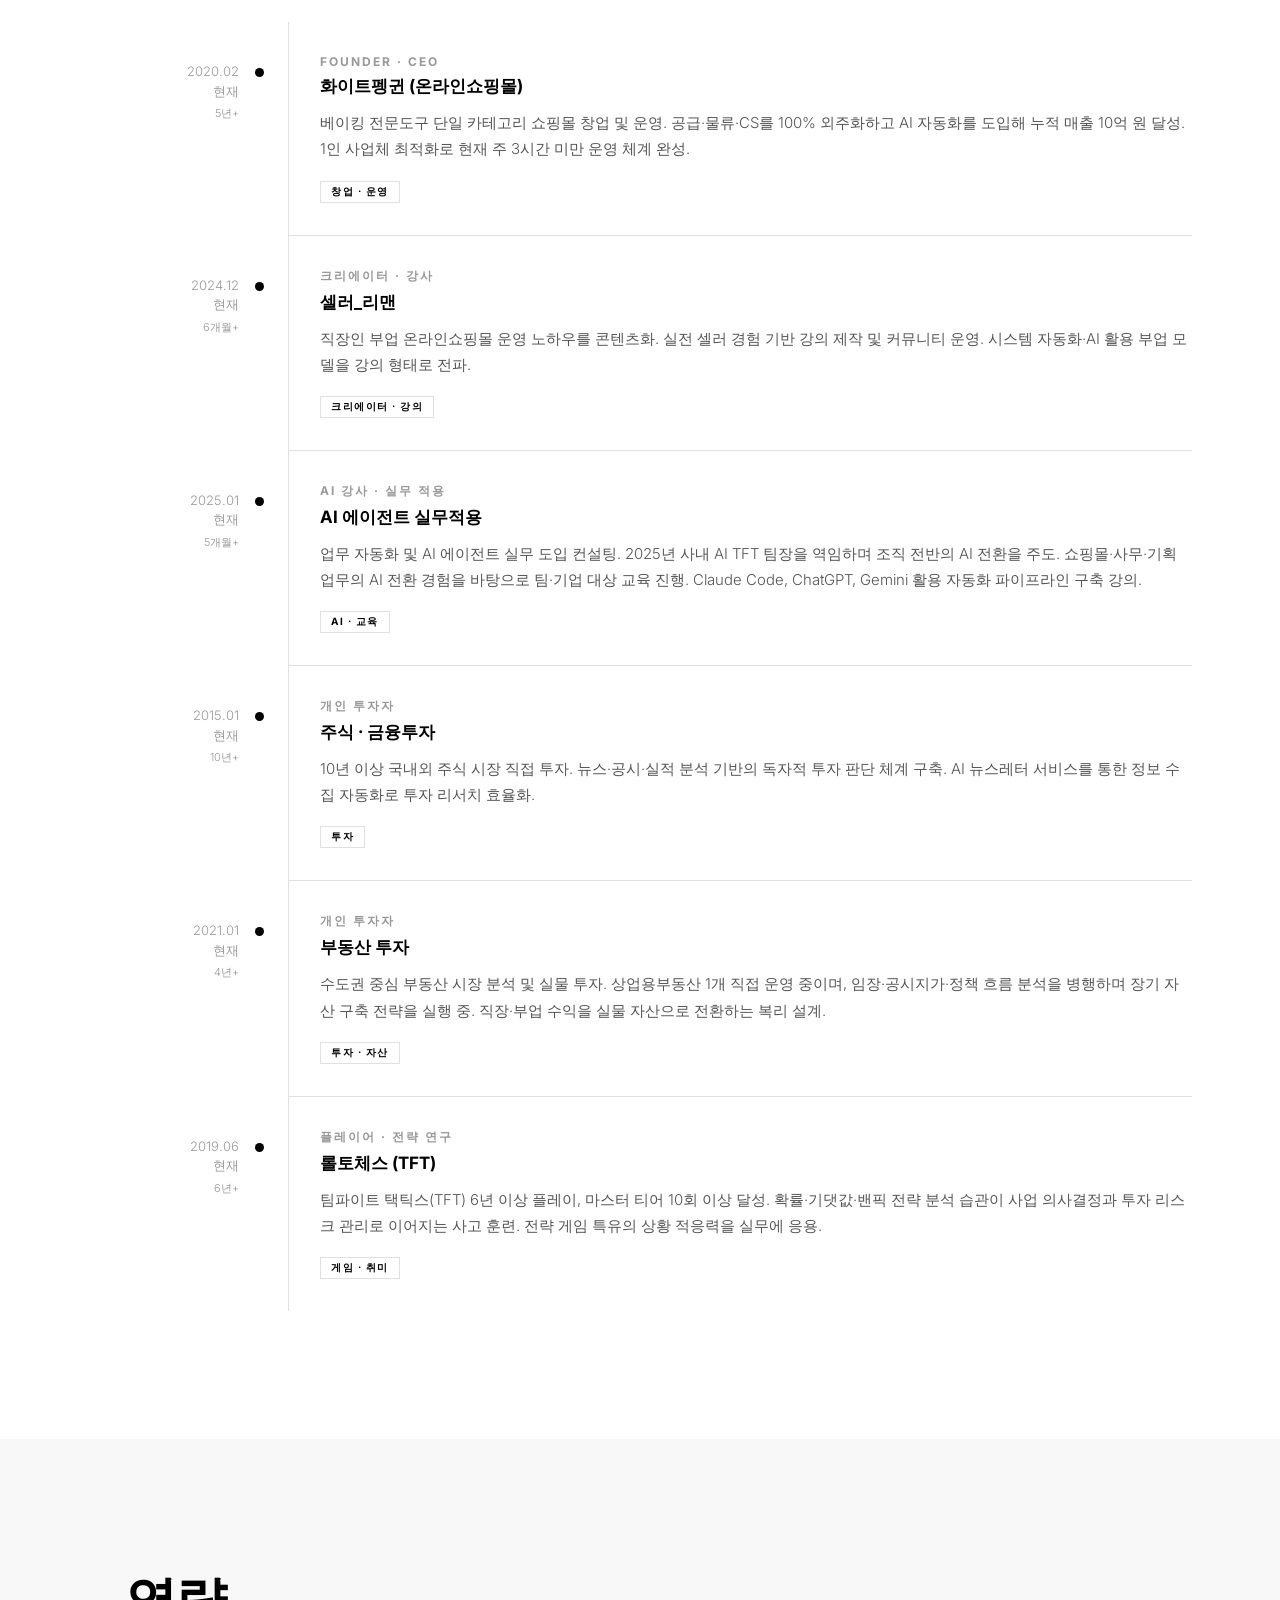
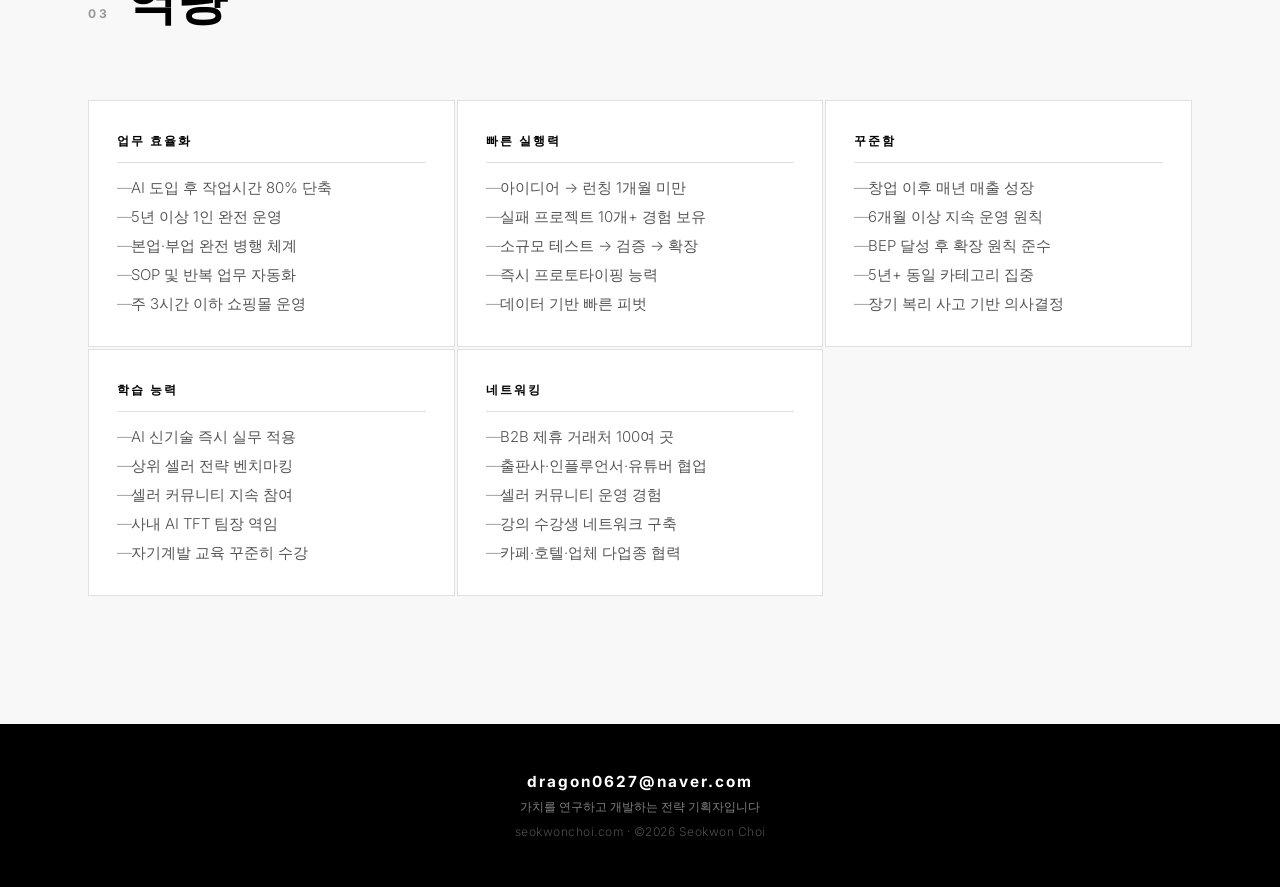
==== commit a08c817b: "feat: default KO on load, update about section copy - Both pages now always start in Korean on page " ====
--- a/whitepenguin.html
+++ b/whitepenguin.html
@@ -102,7 +102,7 @@
           <div class="about-body" data-anim>
             <p>월급으로 부족한 자본주의 시대, 해답을 찾습니다.</p>
             <p>2020년 퇴근 후 작게 시작한 쇼핑몰을 현재까지 운영하고 있으며, AI가 발전함에 따라 업무시간도 현저히 줄었습니다.</p>
-            <p>AI 에이전트의 가치를 보았고, 새로운 사업으로 확장해 나아갑니다.</p>
+            <p>회사에선 실무담당자이자 동시에 1인 사업체를 운영하면서 겪었던 수많은 업무를 외주와 자동화를 통해 최적화 시켰습니다. 그 과정에서 AI 에이전트의 가치를 보았고, 새로운 사업으로 확장해 나아갑니다.</p>
           </div>
         </div>
         <div class="about-right" data-anim>
